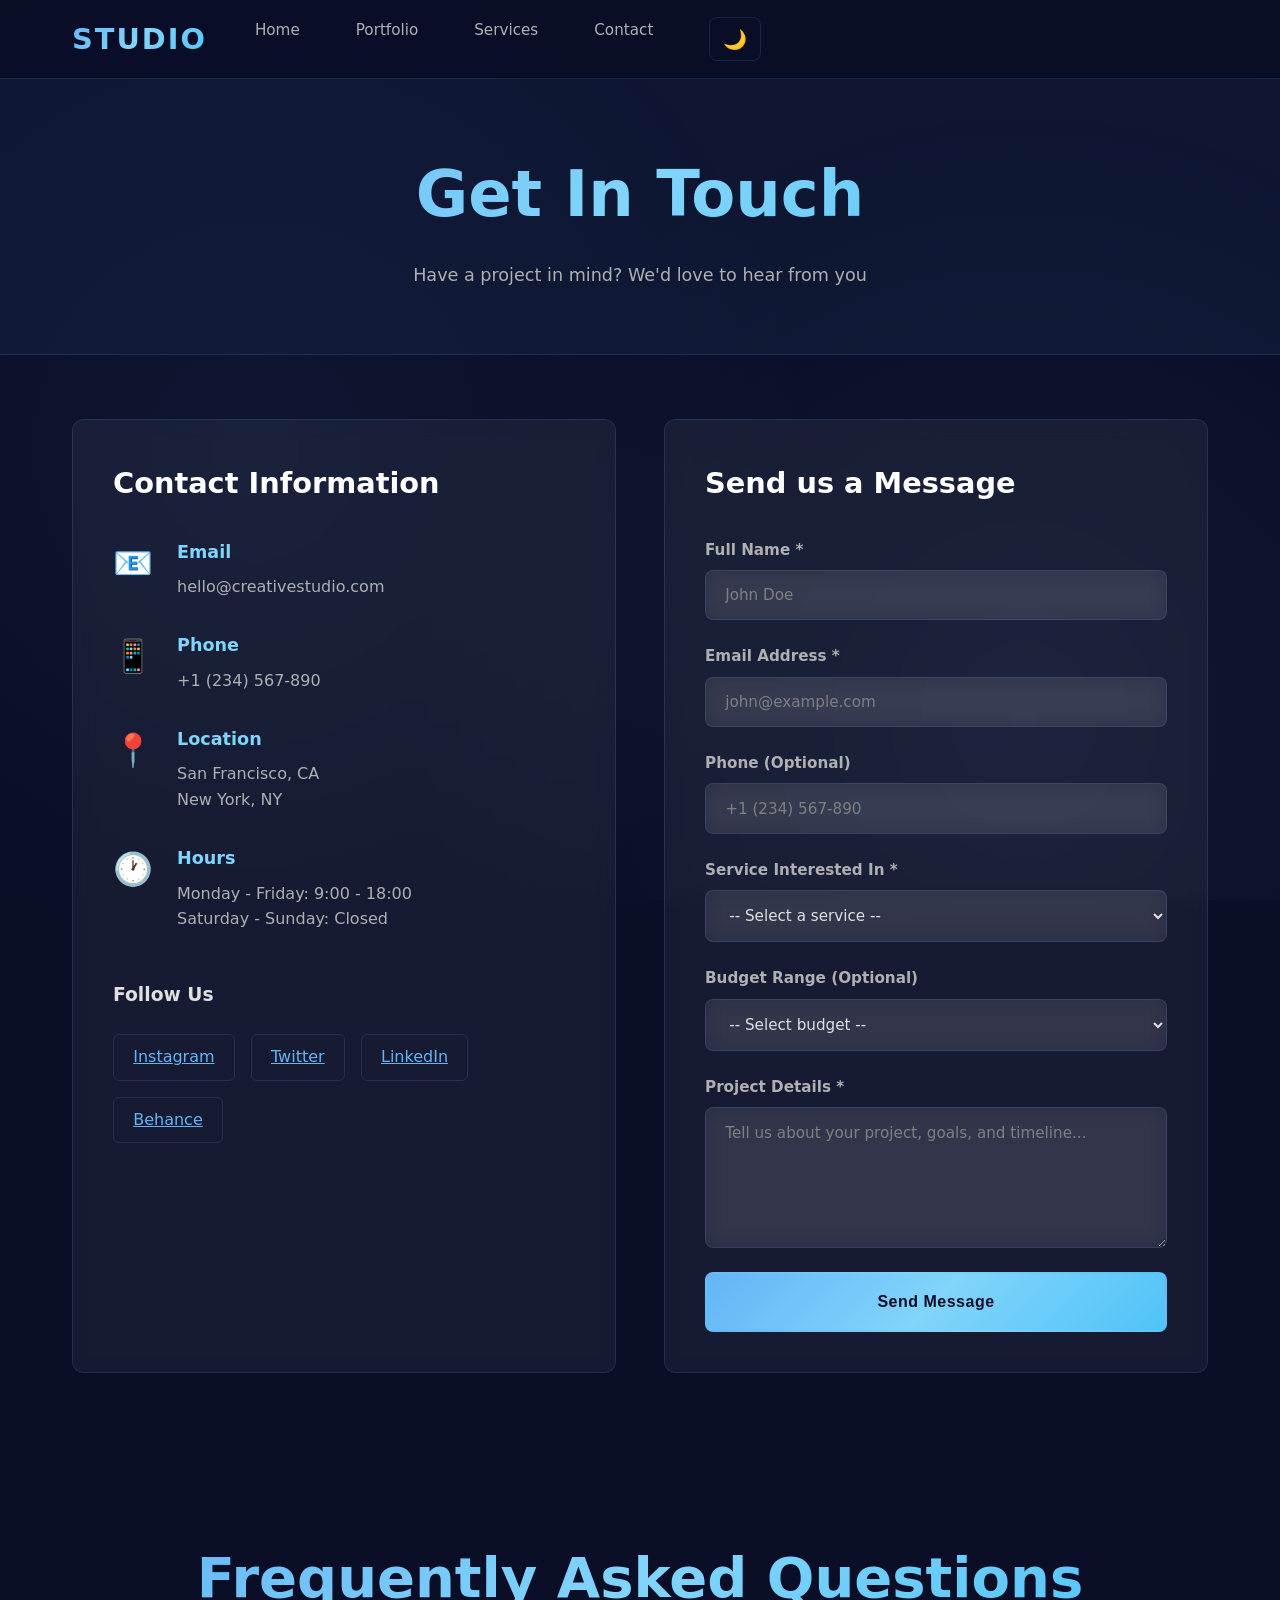
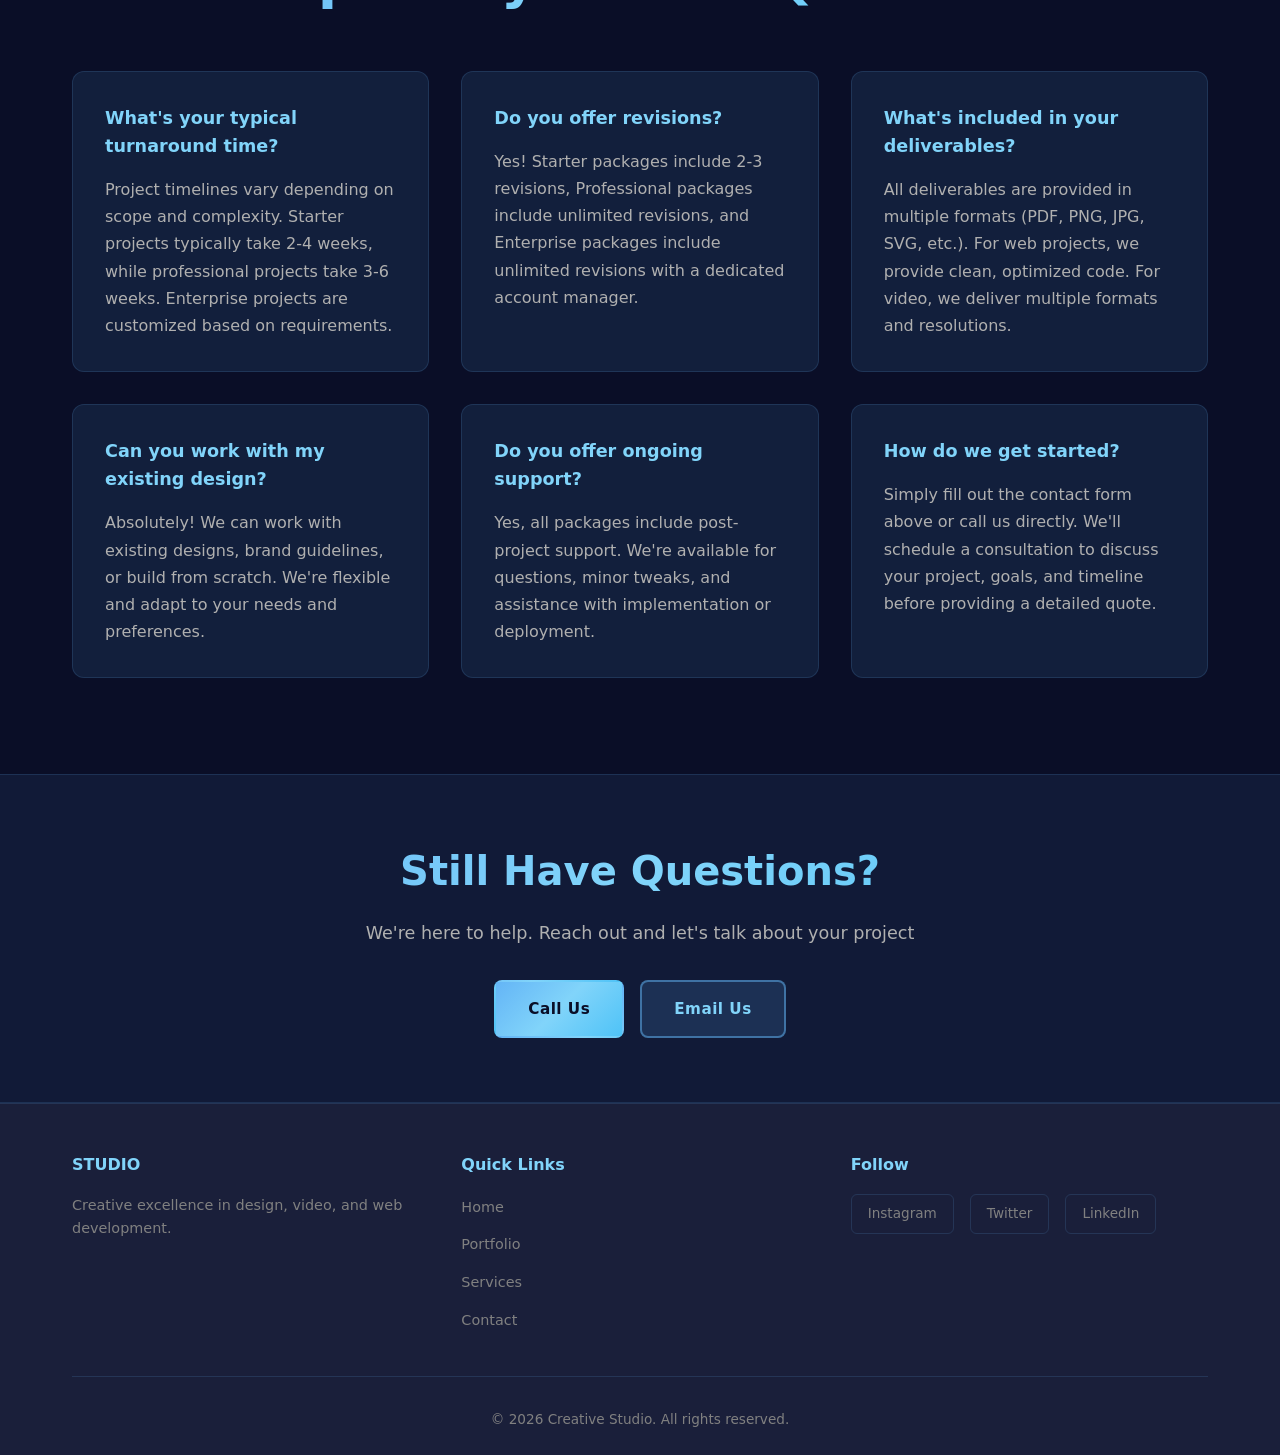
==== contact.html @ dbccb21f "Add files via upload" ====
<!DOCTYPE html>
<html lang="en">
<head>
    <meta charset="UTF-8">
    <meta name="viewport" content="width=device-width, initial-scale=1.0">
    <meta name="description" content="Contact Us - Creative Studio">
    <title>Contact - Creative Studio</title>
    <link rel="stylesheet" href="styles.css">
</head>
<body>
    <!-- NAVIGATION -->
    <header class="header">
        <nav class="navbar">
            <div class="nav-container">
                <a href="index.html" class="logo">STUDIO</a>
                <ul class="nav-links" id="navLinks">
                    <li><a href="index.html">Home</a></li>
                    <li><a href="portfolio.html">Portfolio</a></li>
                    <li><a href="services.html">Services</a></li>
                    <li><a href="contact.html">Contact</a></li>
                    <li class="theme-item">
                        <button class="theme-toggle" id="themeToggle" aria-label="Toggle theme">
                            <span class="theme-icon">🌙</span>
                        </button>
                    </li>
                </ul>
                <button class="menu-toggle" id="menuToggle" aria-label="Toggle menu">
                    <span></span>
                    <span></span>
                    <span></span>
                </button>
            </div>
        </nav>
    </header>

    <main>
        <!-- PAGE HEADER -->
        <section class="page-header">
            <h1>Get In Touch</h1>
            <p>Have a project in mind? We'd love to hear from you</p>
        </section>

        <!-- CONTACT SECTION -->
        <section class="contact-section">
            <div class="container">
                <div class="contact-grid">
                    <!-- Contact Info -->
                    <div class="contact-info-box">
                        <h2>Contact Information</h2>
                        <div class="contact-item">
                            <div class="contact-icon">📧</div>
                            <div>
                                <h3>Email</h3>
                                <a href="mailto:hello@creativestudio.com">hello@creativestudio.com</a>
                            </div>
                        </div>
                        <div class="contact-item">
                            <div class="contact-icon">📱</div>
                            <div>
                                <h3>Phone</h3>
                                <a href="tel:+1234567890">+1 (234) 567-890</a>
                            </div>
                        </div>
                        <div class="contact-item">
                            <div class="contact-icon">📍</div>
                            <div>
                                <h3>Location</h3>
                                <p>San Francisco, CA<br>New York, NY</p>
                            </div>
                        </div>
                        <div class="contact-item">
                            <div class="contact-icon">🕐</div>
                            <div>
                                <h3>Hours</h3>
                                <p>Monday - Friday: 9:00 - 18:00<br>Saturday - Sunday: Closed</p>
                            </div>
                        </div>

                        <h3 style="margin-top: 3rem; margin-bottom: 1.5rem;">Follow Us</h3>
                        <div class="social-links-contact">
                            <a href="https://instagram.com" target="_blank" rel="noopener">Instagram</a>
                            <a href="https://twitter.com" target="_blank" rel="noopener">Twitter</a>
                            <a href="https://linkedin.com" target="_blank" rel="noopener">LinkedIn</a>
                            <a href="https://behance.com" target="_blank" rel="noopener">Behance</a>
                        </div>
                    </div>

                    <!-- Contact Form -->
                    <div class="contact-form-box">
                        <h2>Send us a Message</h2>
                        <form class="contact-form" id="contactForm">
                            <div class="form-group">
                                <label for="name">Full Name *</label>
                                <input 
                                    type="text" 
                                    id="name"
                                    name="name" 
                                    placeholder="John Doe" 
                                    required
                                    class="form-input"
                                >
                            </div>

                            <div class="form-group">
                                <label for="email">Email Address *</label>
                                <input 
                                    type="email" 
                                    id="email"
                                    name="email" 
                                    placeholder="john@example.com" 
                                    required
                                    class="form-input"
                                >
                            </div>

                            <div class="form-group">
                                <label for="phone">Phone (Optional)</label>
                                <input 
                                    type="tel" 
                                    id="phone"
                                    name="phone" 
                                    placeholder="+1 (234) 567-890"
                                    class="form-input"
                                >
                            </div>

                            <div class="form-group">
                                <label for="service">Service Interested In *</label>
                                <select id="service" name="service" class="form-input" required>
                                    <option value="">-- Select a service --</option>
                                    <option value="graphic-design">Graphic Design</option>
                                    <option value="video-editing">Video Editing</option>
                                    <option value="web-development">Web Development</option>
                                    <option value="full-campaign">Full Campaign</option>
                                    <option value="other">Other</option>
                                </select>
                            </div>

                            <div class="form-group">
                                <label for="budget">Budget Range (Optional)</label>
                                <select id="budget" name="budget" class="form-input">
                                    <option value="">-- Select budget --</option>
                                    <option value="2500-5000">$2,500 - $5,000</option>
                                    <option value="5000-10000">$5,000 - $10,000</option>
                                    <option value="10000-25000">$10,000 - $25,000</option>
                                    <option value="25000+">$25,000+</option>
                                </select>
                            </div>

                            <div class="form-group">
                                <label for="message">Project Details *</label>
                                <textarea 
                                    id="message"
                                    name="message" 
                                    placeholder="Tell us about your project, goals, and timeline..." 
                                    rows="6"
                                    required
                                    class="form-input"
                                ></textarea>
                            </div>

                            <button type="submit" class="btn btn-primary btn-large">
                                <span id="submitText">Send Message</span>
                                <span id="loadingText" style="display: none;">Sending...</span>
                            </button>

                            <div class="form-message" id="formMessage"></div>
                        </form>
                    </div>
                </div>
            </div>
        </section>

        <!-- FAQ SECTION -->
        <section class="faq-section">
            <div class="container">
                <h2 class="section-title">Frequently Asked Questions</h2>
                <div class="faq-grid">
                    <div class="faq-item">
                        <h3>What's your typical turnaround time?</h3>
                        <p>Project timelines vary depending on scope and complexity. Starter projects typically take 2-4 weeks, while professional projects take 3-6 weeks. Enterprise projects are customized based on requirements.</p>
                    </div>
                    <div class="faq-item">
                        <h3>Do you offer revisions?</h3>
                        <p>Yes! Starter packages include 2-3 revisions, Professional packages include unlimited revisions, and Enterprise packages include unlimited revisions with a dedicated account manager.</p>
                    </div>
                    <div class="faq-item">
                        <h3>What's included in your deliverables?</h3>
                        <p>All deliverables are provided in multiple formats (PDF, PNG, JPG, SVG, etc.). For web projects, we provide clean, optimized code. For video, we deliver multiple formats and resolutions.</p>
                    </div>
                    <div class="faq-item">
                        <h3>Can you work with my existing design?</h3>
                        <p>Absolutely! We can work with existing designs, brand guidelines, or build from scratch. We're flexible and adapt to your needs and preferences.</p>
                    </div>
                    <div class="faq-item">
                        <h3>Do you offer ongoing support?</h3>
                        <p>Yes, all packages include post-project support. We're available for questions, minor tweaks, and assistance with implementation or deployment.</p>
                    </div>
                    <div class="faq-item">
                        <h3>How do we get started?</h3>
                        <p>Simply fill out the contact form above or call us directly. We'll schedule a consultation to discuss your project, goals, and timeline before providing a detailed quote.</p>
                    </div>
                </div>
            </div>
        </section>

        <!-- CTA SECTION -->
        <section class="cta-section">
            <div class="container">
                <h2>Still Have Questions?</h2>
                <p>We're here to help. Reach out and let's talk about your project</p>
                <div style="display: flex; gap: 1rem; justify-content: center; flex-wrap: wrap;">
                    <a href="tel:+1234567890" class="btn btn-primary">Call Us</a>
                    <a href="mailto:hello@creativestudio.com" class="btn btn-secondary">Email Us</a>
                </div>
            </div>
        </section>
    </main>

    <!-- FOOTER -->
    <footer class="footer">
        <div class="container">
            <div class="footer-content">
                <div class="footer-section">
                    <h4>STUDIO</h4>
                    <p>Creative excellence in design, video, and web development.</p>
                </div>
                <div class="footer-section">
                    <h4>Quick Links</h4>
                    <ul class="footer-links">
                        <li><a href="index.html">Home</a></li>
                        <li><a href="portfolio.html">Portfolio</a></li>
                        <li><a href="services.html">Services</a></li>
                        <li><a href="contact.html">Contact</a></li>
                    </ul>
                </div>
                <div class="footer-section">
                    <h4>Follow</h4>
                    <div class="social-links-footer">
                        <a href="https://instagram.com" target="_blank" rel="noopener">Instagram</a>
                        <a href="https://twitter.com" target="_blank" rel="noopener">Twitter</a>
                        <a href="https://linkedin.com" target="_blank" rel="noopener">LinkedIn</a>
                    </div>
                </div>
            </div>
            <div class="footer-bottom">
                <p>&copy; 2026 Creative Studio. All rights reserved.</p>
            </div>
        </div>
    </footer>

    <script src="script.js"></script>
</body>
</html>
---- styles.css ----
/* ============================================
   CSS VARIABLES - DARK MODE (DEFAULT)
   ============================================ */
:root {
    /* Colors */
    --bg-primary: #0a0e27;
    --bg-secondary: #1a1f3a;
    --bg-tertiary: #2d1b4e;
    --text-primary: #ffffff;
    --text-secondary: #e0e0e0;
    --text-tertiary: #b0b0b0;
    --text-muted: #808080;
    --accent-light: #64b5f6;
    --accent-lighter: #81d4fa;
    --accent-lightest: #4fc3f7;
    --border-color: rgba(100, 181, 246, 0.15);
    --border-hover: rgba(100, 181, 246, 0.3);
    
    /* Gradients */
    --gradient-accent: linear-gradient(135deg, #64b5f6 0%, #81d4fa 50%, #4fc3f7 100%);
}

/* ============================================
   CSS VARIABLES - LIGHT MODE
   ============================================ */
body.light-mode {
    --bg-primary: #ffffff;
    --bg-secondary: #f8f9fa;
    --bg-tertiary: #f0f3f8;
    --text-primary: #1a1a1a;
    --text-secondary: #2d2d2d;
    --text-tertiary: #555555;
    --text-muted: #888888;
    --accent-light: #1565c0;
    --accent-lighter: #0d47a1;
    --accent-lightest: #1976d2;
    --border-color: rgba(21, 101, 192, 0.2);
    --border-hover: rgba(21, 101, 192, 0.4);
    
    --gradient-accent: linear-gradient(135deg, #1565c0 0%, #1976d2 50%, #0d47a1 100%);
}

/* ============================================
   RESET & BASE STYLES
   ============================================ */
* {
    margin: 0;
    padding: 0;
    box-sizing: border-box;
}

html {
    scroll-behavior: smooth;
}

body {
    font-family: -apple-system, BlinkMacSystemFont, 'Segoe UI', system-ui, sans-serif;
    background: var(--bg-primary);
    color: var(--text-secondary);
    line-height: 1.6;
    min-height: 100vh;
    overflow-x: hidden;
    position: relative;
    transition: background-color 0.3s ease, color 0.3s ease;
}

body::before {
    content: '';
    position: fixed;
    top: 0;
    left: 0;
    width: 100%;
    height: 100%;
    background: 
        radial-gradient(circle at 20% 50%, rgba(100, 181, 246, 0.05) 0%, transparent 50%),
        radial-gradient(circle at 80% 80%, rgba(129, 212, 250, 0.05) 0%, transparent 50%);
    pointer-events: none;
    z-index: 0;
    transition: opacity 0.3s ease;
}

body.light-mode {
    background: #ffffff;
}

body.light-mode::before {
    background: none;
}

main {
    position: relative;
    z-index: 1;
}

.container {
    max-width: 1200px;
    margin: 0 auto;
    padding: 0 2rem;
}

/* ============================================
   HEADER & NAVIGATION
   ============================================ */
.header {
    position: sticky;
    top: 0;
    z-index: 100;
    backdrop-filter: blur(12px);
    background: rgba(10, 14, 39, 0.75);
    border-bottom: 1px solid var(--border-color);
    transition: all 0.3s ease;
}

body.light-mode .header {
    background: rgba(255, 255, 255, 0.95);
    border-bottom: 1px solid rgba(21, 101, 192, 0.15);
}

.navbar {
    max-width: 1200px;
    margin: 0 auto;
    padding: 1rem 2rem;
}

.nav-container {
    display: flex;
    justify-content: space-between;
    align-items: center;
    gap: 3rem;
}

.logo {
    font-size: 1.8rem;
    font-weight: 900;
    letter-spacing: 2px;
    background: var(--gradient-accent);
    -webkit-background-clip: text;
    -webkit-text-fill-color: transparent;
    background-clip: text;
    text-decoration: none;
    cursor: pointer;
    white-space: nowrap;
    transition: all 0.3s ease;
}

.logo:hover {
    opacity: 0.8;
}

.nav-links {
    display: flex;
    list-style: none;
    gap: 3.5rem;
    flex: 1;
}

.nav-links a {
    text-decoration: none;
    color: var(--text-tertiary);
    font-weight: 500;
    font-size: 0.95rem;
    transition: all 0.3s ease;
    position: relative;
}

.nav-links a:hover {
    color: var(--accent-light);
}

.nav-links a::after {
    content: '';
    position: absolute;
    bottom: -6px;
    left: 0;
    width: 0;
    height: 2px;
    background: var(--gradient-accent);
    transition: width 0.3s ease;
}

.nav-links a:hover::after {
    width: 100%;
}

/* Nav Actions */
.nav-actions {
    display: flex;
    align-items: center;
    gap: 1.5rem;
}

.theme-item {
    display: flex;
    align-items: center;
}

.theme-item .theme-toggle {
    margin-left: auto;
}

@media (max-width: 768px) {
    .theme-item {
        border-top: 1px solid var(--border-color);
        padding-top: 1rem;
        margin-top: 1rem;
    }
}

.theme-toggle {
    background: none;
    border: 1px solid var(--border-color);
    border-radius: 8px;
    padding: 0.6rem 0.8rem;
    cursor: pointer;
    font-size: 1.2rem;
    transition: all 0.3s ease;
    display: flex;
    align-items: center;
    justify-content: center;
}

.theme-toggle:hover {
    background: rgba(100, 181, 246, 0.1);
    border-color: var(--border-hover);
}

body.light-mode .theme-toggle {
    border-color: rgba(44, 125, 216, 0.2);
}

body.light-mode .theme-toggle:hover {
    background: rgba(44, 125, 216, 0.1);
}

/* Mobile Menu Toggle */
.menu-toggle {
    display: none;
    background: none;
    border: none;
    cursor: pointer;
    flex-direction: column;
    gap: 5px;
    padding: 0.5rem;
}

.menu-toggle span {
    width: 25px;
    height: 2px;
    background: var(--accent-light);
    transition: all 0.3s ease;
}

.menu-toggle.active span:nth-child(1) {
    transform: rotate(45deg) translate(10px, 10px);
}

.menu-toggle.active span:nth-child(2) {
    opacity: 0;
}

.menu-toggle.active span:nth-child(3) {
    transform: rotate(-45deg) translate(7px, -7px);
}

.nav-links.active {
    display: flex !important;
}

/* ============================================
   HERO SECTION
   ============================================ */
.hero {
    display: grid;
    grid-template-columns: 1fr 1fr;
    align-items: center;
    gap: 4rem;
    padding: 8rem 2rem 6rem;
    max-width: 1200px;
    margin: 0 auto;
    min-height: 90vh;
}

.hero-content {
    animation: fadeInLeft 0.8s ease-out;
}

@keyframes fadeInLeft {
    from {
        opacity: 0;
        transform: translateX(-30px);
    }
    to {
        opacity: 1;
        transform: translateX(0);
    }
}

@keyframes fadeInRight {
    from {
        opacity: 0;
        transform: translateX(30px);
    }
    to {
        opacity: 1;
        transform: translateX(0);
    }
}

@keyframes fadeInUp {
    from {
        opacity: 0;
        transform: translateY(30px);
    }
    to {
        opacity: 1;
        transform: translateY(0);
    }
}

.hero-title {
    font-size: clamp(2.5rem, 6vw, 4.5rem);
    font-weight: 900;
    line-height: 1.1;
    margin-bottom: 1.5rem;
    background: var(--gradient-accent);
    -webkit-background-clip: text;
    -webkit-text-fill-color: transparent;
    background-clip: text;
    letter-spacing: -1px;
}

.hero-subtitle {
    font-size: 1.3rem;
    color: var(--accent-lighter);
    font-weight: 600;
    margin-bottom: 1rem;
    letter-spacing: 0.5px;
}

.hero-description {
    font-size: 1.05rem;
    color: var(--text-tertiary);
    max-width: 500px;
    margin-bottom: 2.5rem;
    line-height: 1.8;
}

.hero-cta {
    display: flex;
    gap: 1.5rem;
    flex-wrap: wrap;
}

.hero-visual {
    position: relative;
    height: 400px;
    animation: fadeInRight 0.8s ease-out;
}

.floating-card {
    position: absolute;
    width: 120px;
    height: 120px;
    border-radius: 16px;
    display: flex;
    align-items: center;
    justify-content: center;
    font-weight: 700;
    font-size: 1.1rem;
    backdrop-filter: blur(10px);
    border: 1px solid var(--border-hover);
    box-shadow: 0 8px 32px rgba(100, 181, 246, 0.1);
    transition: all 0.3s ease;
}

.card-1 {
    background: rgba(100, 181, 246, 0.2);
    color: var(--accent-light);
    top: 20px;
    left: 20px;
    animation: float 4s ease-in-out infinite;
}

.card-2 {
    background: rgba(129, 212, 250, 0.2);
    color: var(--accent-lighter);
    top: 150px;
    right: 40px;
    animation: float 5s ease-in-out infinite 0.5s;
}

.card-3 {
    background: rgba(79, 195, 247, 0.2);
    color: var(--accent-lightest);
    bottom: 40px;
    left: 50px;
    animation: float 6s ease-in-out infinite 1s;
}

@keyframes float {
    0%, 100% { transform: translateY(0px); }
    50% { transform: translateY(-20px); }
}

/* ============================================
   BUTTONS
   ============================================ */
.btn {
    display: inline-block;
    padding: 0.95rem 2rem;
    font-size: 0.95rem;
    font-weight: 600;
    border: none;
    border-radius: 8px;
    text-decoration: none;
    transition: all 0.3s ease;
    cursor: pointer;
    position: relative;
    overflow: hidden;
    letter-spacing: 0.5px;
}

.btn-primary {
    background: var(--gradient-accent);
    color: var(--bg-primary);
    border: 2px solid transparent;
}

.btn-primary:hover {
    transform: translateY(-3px);
    box-shadow: 0 15px 35px rgba(100, 181, 246, 0.3);
}

.btn-secondary {
    background: rgba(100, 181, 246, 0.15);
    color: var(--accent-lighter);
    border: 2px solid rgba(100, 181, 246, 0.5);
}

.btn-secondary:hover {
    background: rgba(100, 181, 246, 0.25);
    border-color: rgba(100, 181, 246, 0.8);
    transform: translateY(-3px);
}

body.light-mode .btn-primary {
    color: #ffffff;
}

body.light-mode .btn-secondary {
    background: rgba(44, 125, 216, 0.15);
    color: var(--accent-light);
    border: 2px solid rgba(44, 125, 216, 0.5);
}

.btn-large {
    padding: 1.2rem 3rem;
    font-size: 1rem;
}

/* ============================================
   STATS SECTION
   ============================================ */
.stats {
    padding: 4rem 0;
    border-top: 1px solid var(--border-color);
    border-bottom: 1px solid var(--border-color);
}

.stats .container {
    display: grid;
    grid-template-columns: repeat(auto-fit, minmax(200px, 1fr));
    gap: 3rem;
}

.stat-item {
    text-align: center;
}

.stat-number {
    font-size: 3rem;
    font-weight: 900;
    background: var(--gradient-accent);
    -webkit-background-clip: text;
    -webkit-text-fill-color: transparent;
    background-clip: text;
    margin-bottom: 0.5rem;
}

.stat-label {
    color: var(--text-tertiary);
    font-weight: 500;
}

/* ============================================
   SECTION TITLES
   ============================================ */
.section-title {
    font-size: clamp(2rem, 5vw, 3.5rem);
    font-weight: 900;
    text-align: center;
    margin-bottom: 3rem;
    background: var(--gradient-accent);
    -webkit-background-clip: text;
    -webkit-text-fill-color: transparent;
    background-clip: text;
}

/* ============================================
   PAGE HEADER
   ============================================ */
.page-header {
    text-align: center;
    padding: 4rem 2rem;
    background: rgba(100, 181, 246, 0.05);
    border-bottom: 1px solid var(--border-color);
}

body.light-mode .page-header {
    background: rgba(44, 125, 216, 0.05);
}

.page-header h1 {
    font-size: clamp(2.5rem, 6vw, 4rem);
    font-weight: 900;
    margin-bottom: 1rem;
    background: var(--gradient-accent);
    -webkit-background-clip: text;
    -webkit-text-fill-color: transparent;
    background-clip: text;
}

.page-header p {
    font-size: 1.1rem;
    color: var(--text-tertiary);
}

/* ============================================
   FEATURED PREVIEW SECTION
   ============================================ */
.featured-preview {
    padding: 6rem 0;
}

.featured-grid {
    display: grid;
    grid-template-columns: repeat(auto-fit, minmax(300px, 1fr));
    gap: 2.5rem;
    margin-top: 3rem;
}

.featured-card {
    background: rgba(255, 255, 255, 0.05);
    border: 1px solid var(--border-color);
    border-radius: 12px;
    overflow: hidden;
    backdrop-filter: blur(10px);
    transition: all 0.4s ease;
}

body.light-mode .featured-card {
    background: rgba(44, 125, 216, 0.05);
    border: 1px solid rgba(44, 125, 216, 0.15);
}

.featured-card:hover {
    transform: translateY(-8px);
    border-color: var(--border-hover);
    box-shadow: 0 25px 50px rgba(100, 181, 246, 0.15);
}

.featured-card img {
    width: 100%;
    height: 200px;
    object-fit: cover;
    display: block;
}

.placeholder-image {
    width: 100%;
    height: 200px;
    background: linear-gradient(135deg, #6366f1 0%, #ec4899 50%, #3b82f6 100%);
    display: flex;
    align-items: center;
    justify-content: center;
    color: white;
    font-weight: 600;
    font-size: 1.1rem;
}

.featured-card:nth-child(1) .placeholder-image {
    background: linear-gradient(135deg, #6366f1 0%, #8b5cf6 100%);
}

.featured-card:nth-child(2) .placeholder-image {
    background: linear-gradient(135deg, #ec4899 0%, #f43f5e 100%);
}

.featured-card:nth-child(3) .placeholder-image {
    background: linear-gradient(135deg, #3b82f6 0%, #0ea5e9 100%);
}

.portfolio-image .placeholder-image {
    width: 100%;
    height: 100%;
    aspect-ratio: 4/3;
}

.portfolio-card:nth-child(1) .placeholder-image {
    background: linear-gradient(135deg, #6366f1 0%, #8b5cf6 100%);
}

.portfolio-card:nth-child(2) .placeholder-image {
    background: linear-gradient(135deg, #ec4899 0%, #f43f5e 100%);
}

.portfolio-card:nth-child(3) .placeholder-image {
    background: linear-gradient(135deg, #3b82f6 0%, #0ea5e9 100%);
}

.portfolio-card:nth-child(4) .placeholder-image {
    background: linear-gradient(135deg, #ec4899 0%, #db2777 100%);
}

.portfolio-card:nth-child(5) .placeholder-image {
    background: linear-gradient(135deg, #8b5cf6 0%, #7c3aed 100%);
}

.service-image .placeholder-image {
    width: 100%;
    height: 100%;
    aspect-ratio: 4/3;
}

.service-detail:nth-child(1) .placeholder-image {
    background: linear-gradient(135deg, #6366f1 0%, #8b5cf6 100%);
}

.service-detail:nth-child(2) .placeholder-image {
    background: linear-gradient(135deg, #ec4899 0%, #f43f5e 100%);
}

.service-detail:nth-child(3) .placeholder-image {
    background: linear-gradient(135deg, #3b82f6 0%, #0ea5e9 100%);
}

.featured-card img {
    width: 100%;
    height: 200px;
    object-fit: cover;
    display: block;
}

.featured-content {
    padding: 1.5rem;
}

.featured-content h3 {
    font-size: 1.2rem;
    color: var(--text-primary);
    margin-bottom: 0.5rem;
}

.featured-content p {
    color: var(--text-tertiary);
    font-size: 0.95rem;
    margin-bottom: 1rem;
}

.link-arrow {
    color: var(--accent-light);
    text-decoration: none;
    font-weight: 600;
    transition: all 0.3s ease;
    display: inline-block;
}

.link-arrow:hover {
    color: var(--accent-lighter);
    transform: translateX(5px);
}

.view-all-link {
    text-align: center;
    margin-top: 2rem;
}

/* ============================================
   SERVICES SECTION
   ============================================ */
.services-preview {
    padding: 6rem 0;
}

.services-grid {
    display: grid;
    grid-template-columns: repeat(auto-fit, minmax(300px, 1fr));
    gap: 2rem;
    margin-top: 3rem;
}

.service-card {
    background: rgba(255, 255, 255, 0.05);
    border: 1px solid var(--border-color);
    border-radius: 12px;
    padding: 2.5rem;
    backdrop-filter: blur(10px);
    transition: all 0.3s ease;
}

body.light-mode .service-card {
    background: rgba(44, 125, 216, 0.05);
    border: 1px solid rgba(44, 125, 216, 0.15);
}

.service-card:hover {
    background: rgba(100, 181, 246, 0.1);
    border-color: var(--border-hover);
    transform: translateY(-5px);
    box-shadow: 0 20px 40px rgba(100, 181, 246, 0.15);
}

body.light-mode .service-card:hover {
    background: rgba(44, 125, 216, 0.1);
    border-color: rgba(44, 125, 216, 0.4);
}

.service-icon {
    font-size: 2.5rem;
    margin-bottom: 1.5rem;
}

.service-card h3 {
    font-size: 1.5rem;
    margin-bottom: 1rem;
    color: var(--text-primary);
}

.service-card p {
    color: var(--text-tertiary);
    margin-bottom: 1.5rem;
    line-height: 1.7;
}

/* ============================================
   PORTFOLIO SECTION
   ============================================ */
.portfolio-section {
    padding: 4rem 0;
}

.portfolio-grid {
    display: grid;
    grid-template-columns: repeat(auto-fit, minmax(360px, 1fr));
    gap: 2.5rem;
}

.portfolio-card {
    background: rgba(255, 255, 255, 0.05);
    border: 1px solid var(--border-color);
    border-radius: 12px;
    overflow: hidden;
    backdrop-filter: blur(10px);
    transition: all 0.4s ease;
    animation: fadeInUp 0.6s ease-out both;
}

body.light-mode .portfolio-card {
    background: rgba(44, 125, 216, 0.05);
    border: 1px solid rgba(44, 125, 216, 0.15);
}

.portfolio-card:nth-child(1) { animation-delay: 0s; }
.portfolio-card:nth-child(2) { animation-delay: 0.1s; }
.portfolio-card:nth-child(3) { animation-delay: 0.2s; }
.portfolio-card:nth-child(4) { animation-delay: 0.1s; }
.portfolio-card:nth-child(5) { animation-delay: 0.2s; }
.portfolio-card:nth-child(6) { animation-delay: 0.3s; }

.portfolio-card:hover {
    transform: translateY(-10px);
    border-color: var(--border-hover);
    box-shadow: 0 25px 50px rgba(100, 181, 246, 0.2);
}

.portfolio-image {
    width: 100%;
    aspect-ratio: 4 / 3;
    background: linear-gradient(135deg, rgba(100, 181, 246, 0.15) 0%, rgba(129, 212, 250, 0.05) 100%);
    display: flex;
    align-items: center;
    justify-content: center;
    position: relative;
    overflow: hidden;
}

.portfolio-image img,
.video-embed {
    width: 100%;
    height: 100%;
    object-fit: cover;
    display: block;
}

.portfolio-info {
    padding: 2rem;
}

.project-category {
    font-size: 0.75rem;
    color: var(--accent-lighter);
    text-transform: uppercase;
    letter-spacing: 1.5px;
    font-weight: 700;
    display: inline-block;
    margin-bottom: 0.75rem;
    padding: 0.5rem 0.75rem;
    background: rgba(100, 181, 246, 0.15);
    border-radius: 4px;
    border-left: 2px solid var(--accent-lighter);
}

.portfolio-card h3 {
    font-size: 1.3rem;
    color: var(--text-primary);
    margin-bottom: 0.5rem;
}

.project-meta {
    font-size: 0.85rem;
    color: var(--accent-lighter);
    font-weight: 600;
    margin-bottom: 1rem;
    letter-spacing: 0.5px;
}

.project-description {
    color: var(--text-tertiary);
    font-size: 0.95rem;
    line-height: 1.6;
    margin-bottom: 1.5rem;
}

.project-tags {
    display: flex;
    flex-wrap: wrap;
    gap: 0.5rem;
}

.tag {
    display: inline-block;
    background: rgba(100, 181, 246, 0.15);
    color: var(--accent-lighter);
    padding: 0.4rem 0.85rem;
    border-radius: 6px;
    font-size: 0.8rem;
    font-weight: 500;
    border: 1px solid rgba(100, 181, 246, 0.3);
    transition: all 0.3s ease;
}

.tag:hover {
    background: rgba(100, 181, 246, 0.25);
    border-color: var(--border-hover);
}

/* ============================================
   SERVICES DETAILED
   ============================================ */
.services-detailed {
    padding: 4rem 0;
}

.service-detail {
    margin-bottom: 5rem;
}

.service-header {
    display: flex;
    align-items: center;
    gap: 2rem;
    margin-bottom: 3rem;
}

.service-icon-large {
    font-size: 4rem;
}

.service-header h2 {
    font-size: 2.5rem;
    color: var(--text-primary);
}

.service-content {
    display: grid;
    grid-template-columns: 1fr 1fr;
    gap: 3rem;
    align-items: center;
}

.service-text p {
    color: var(--text-tertiary);
    margin-bottom: 1.5rem;
    line-height: 1.8;
}

.service-text h3 {
    font-size: 1.3rem;
    color: var(--accent-lighter);
    margin-bottom: 1rem;
}

.service-list {
    list-style: none;
    display: flex;
    flex-direction: column;
    gap: 0.75rem;
}

.service-list li {
    color: var(--text-tertiary);
    font-weight: 500;
    padding-left: 0;
}

.service-image {
    border-radius: 12px;
    overflow: hidden;
    border: 1px solid var(--border-color);
    width: 100%;
    height: 300px;
}

body.light-mode .service-image {
    border: 1px solid rgba(21, 101, 192, 0.15);
}

.service-image img {
    width: 100%;
    height: 100%;
    object-fit: cover;
    display: block;
}

/* ============================================
   PROCESS SECTION
   ============================================ */
.process-section {
    padding: 6rem 0;
}

.process-grid {
    display: grid;
    grid-template-columns: repeat(auto-fit, minmax(200px, 1fr));
    gap: 2rem;
}

.process-step {
    background: rgba(100, 181, 246, 0.1);
    border: 1px solid var(--border-color);
    border-radius: 12px;
    padding: 2rem;
    text-align: center;
    transition: all 0.3s ease;
}

body.light-mode .process-step {
    background: rgba(44, 125, 216, 0.08);
    border: 1px solid rgba(44, 125, 216, 0.15);
}

.process-step:hover {
    background: rgba(100, 181, 246, 0.15);
    border-color: var(--border-hover);
    transform: translateY(-5px);
}

.process-number {
    font-size: 3rem;
    font-weight: 900;
    color: var(--accent-light);
    margin-bottom: 1rem;
}

.process-step h3 {
    font-size: 1.2rem;
    color: var(--accent-lighter);
    margin-bottom: 1rem;
}

.process-step p {
    color: var(--text-tertiary);
    font-size: 0.95rem;
    line-height: 1.6;
}

/* ============================================
   PRICING SECTION
   ============================================ */
.pricing-section {
    padding: 6rem 0;
}

.pricing-grid {
    display: grid;
    grid-template-columns: repeat(auto-fit, minmax(300px, 1fr));
    gap: 2rem;
    margin-top: 3rem;
}

.pricing-card {
    background: rgba(255, 255, 255, 0.05);
    border: 1px solid var(--border-color);
    border-radius: 12px;
    padding: 2.5rem;
    backdrop-filter: blur(10px);
    transition: all 0.3s ease;
    position: relative;
}

body.light-mode .pricing-card {
    background: rgba(44, 125, 216, 0.05);
    border: 1px solid rgba(44, 125, 216, 0.15);
}

.pricing-card.featured {
    border-color: var(--border-hover);
    background: rgba(100, 181, 246, 0.08);
    transform: scale(1.05);
}

body.light-mode .pricing-card.featured {
    background: rgba(44, 125, 216, 0.1);
}

.pricing-badge {
    position: absolute;
    top: -12px;
    left: 20px;
    background: var(--gradient-accent);
    color: var(--bg-primary);
    padding: 0.5rem 1rem;
    border-radius: 20px;
    font-weight: 700;
    font-size: 0.8rem;
}

.pricing-card h3 {
    font-size: 1.5rem;
    color: var(--text-primary);
    margin-bottom: 1rem;
}

.price {
    font-size: 2.5rem;
    font-weight: 900;
    background: var(--gradient-accent);
    -webkit-background-clip: text;
    -webkit-text-fill-color: transparent;
    background-clip: text;
    margin-bottom: 0.5rem;
}

.price-description {
    color: var(--text-tertiary);
    font-size: 0.95rem;
    margin-bottom: 2rem;
}

.pricing-features {
    list-style: none;
    margin-bottom: 2rem;
}

.pricing-features li {
    color: var(--text-tertiary);
    padding: 0.5rem 0;
    font-size: 0.95rem;
}

/* ============================================
   CONTACT SECTION
   ============================================ */
.contact-section {
    padding: 4rem 0;
}

.contact-grid {
    display: grid;
    grid-template-columns: 1fr 1fr;
    gap: 3rem;
}

.contact-info-box,
.contact-form-box {
    background: rgba(255, 255, 255, 0.05);
    border: 1px solid var(--border-color);
    border-radius: 12px;
    padding: 2.5rem;
    backdrop-filter: blur(10px);
}

body.light-mode .contact-info-box,
body.light-mode .contact-form-box {
    background: rgba(44, 125, 216, 0.05);
    border: 1px solid rgba(44, 125, 216, 0.15);
}

.contact-info-box h2,
.contact-form-box h2 {
    font-size: 1.8rem;
    color: var(--text-primary);
    margin-bottom: 2rem;
}

.contact-item {
    display: flex;
    gap: 1.5rem;
    margin-bottom: 2rem;
}

.contact-icon {
    font-size: 2rem;
}

.contact-item h3 {
    font-size: 1.1rem;
    color: var(--accent-lighter);
    margin-bottom: 0.5rem;
}

.contact-item p,
.contact-item a {
    color: var(--text-tertiary);
    text-decoration: none;
    transition: all 0.3s ease;
}

.contact-item a:hover {
    color: var(--accent-light);
}

.social-links-contact {
    display: flex;
    gap: 1rem;
    flex-wrap: wrap;
}

.social-links-contact a {
    padding: 0.6rem 1.2rem;
    border: 1px solid var(--border-color);
    border-radius: 6px;
    transition: all 0.3s ease;
    color: var(--accent-light);
}

.social-links-contact a:hover {
    background: rgba(100, 181, 246, 0.15);
    border-color: var(--border-hover);
    color: var(--accent-lighter);
}

/* ============================================
   CONTACT FORM
   ============================================ */
.contact-form {
    display: flex;
    flex-direction: column;
    gap: 1.5rem;
}

.form-group {
    display: flex;
    flex-direction: column;
}

.form-group label {
    color: var(--text-tertiary);
    font-weight: 600;
    margin-bottom: 0.5rem;
    font-size: 0.95rem;
}

.form-input {
    background: rgba(255, 255, 255, 0.08);
    border: 1px solid var(--border-color);
    border-radius: 8px;
    padding: 0.95rem 1.2rem;
    font-size: 0.95rem;
    color: var(--text-secondary);
    font-family: inherit;
    transition: all 0.3s ease;
    backdrop-filter: blur(10px);
}

body.light-mode .form-input {
    background: rgba(44, 125, 216, 0.08);
    border: 1px solid rgba(44, 125, 216, 0.2);
    color: var(--text-primary);
}

.form-input::placeholder {
    color: var(--text-muted);
}

.form-input:focus {
    outline: none;
    background: rgba(100, 181, 246, 0.1);
    border-color: var(--border-hover);
    box-shadow: 0 0 0 3px rgba(100, 181, 246, 0.15);
}

body.light-mode .form-input:focus {
    background: rgba(44, 125, 216, 0.1);
    border-color: rgba(44, 125, 216, 0.4);
}

textarea.form-input {
    resize: vertical;
    min-height: 120px;
    font-family: inherit;
}

.form-message {
    padding: 1rem;
    border-radius: 8px;
    text-align: center;
    font-weight: 500;
    display: none;
}

.form-message.success {
    background: rgba(76, 175, 80, 0.2);
    color: var(--accent-lighter);
    border: 1px solid rgba(76, 175, 80, 0.3);
    display: block;
}

.form-message.error {
    background: rgba(244, 67, 54, 0.2);
    color: #ff6b6b;
    border: 1px solid rgba(244, 67, 54, 0.3);
    display: block;
}

/* ============================================
   FAQ SECTION
   ============================================ */
.faq-section {
    padding: 6rem 0;
}

.faq-grid {
    display: grid;
    grid-template-columns: repeat(auto-fit, minmax(300px, 1fr));
    gap: 2rem;
    margin-top: 3rem;
}

.faq-item {
    background: rgba(100, 181, 246, 0.1);
    border: 1px solid var(--border-color);
    border-radius: 12px;
    padding: 2rem;
}

body.light-mode .faq-item {
    background: rgba(44, 125, 216, 0.08);
    border: 1px solid rgba(44, 125, 216, 0.15);
}

.faq-item h3 {
    font-size: 1.1rem;
    color: var(--accent-lighter);
    margin-bottom: 1rem;
}

.faq-item p {
    color: var(--text-tertiary);
    line-height: 1.7;
}

/* ============================================
   CTA SECTION
   ============================================ */
.cta-section {
    padding: 4rem 2rem;
    text-align: center;
    background: rgba(100, 181, 246, 0.08);
    border-top: 1px solid var(--border-color);
    border-bottom: 1px solid var(--border-color);
}

body.light-mode .cta-section {
    background: rgba(44, 125, 216, 0.08);
}

.cta-section h2 {
    font-size: 2.5rem;
    font-weight: 900;
    margin-bottom: 1rem;
    background: var(--gradient-accent);
    -webkit-background-clip: text;
    -webkit-text-fill-color: transparent;
    background-clip: text;
}

.cta-section p {
    color: var(--text-tertiary);
    font-size: 1.1rem;
    margin-bottom: 2rem;
}

/* ============================================
   FOOTER
   ============================================ */
.footer {
    background: var(--bg-secondary);
    border-top: 1px solid var(--border-color);
    padding: 3rem 0 1.5rem;
    transition: all 0.3s ease;
}

body.light-mode .footer {
    background: rgba(255, 255, 255, 0.95);
}

.footer-content {
    display: grid;
    grid-template-columns: repeat(auto-fit, minmax(250px, 1fr));
    gap: 2rem;
    margin-bottom: 2rem;
}

.footer-section h4 {
    color: var(--accent-lighter);
    font-size: 1rem;
    margin-bottom: 1rem;
}

.footer-section p {
    color: var(--text-muted);
    font-size: 0.9rem;
    line-height: 1.6;
}

.footer-links {
    list-style: none;
}

.footer-links li {
    margin-bottom: 0.75rem;
}

.footer-links a {
    color: var(--text-muted);
    text-decoration: none;
    transition: all 0.3s ease;
    font-size: 0.9rem;
}

.footer-links a:hover {
    color: var(--accent-light);
}

.social-links-footer {
    display: flex;
    gap: 1rem;
    flex-wrap: wrap;
}

.social-links-footer a {
    color: var(--text-muted);
    text-decoration: none;
    padding: 0.5rem 1rem;
    border: 1px solid var(--border-color);
    border-radius: 6px;
    transition: all 0.3s ease;
    font-size: 0.85rem;
}

.social-links-footer a:hover {
    background: rgba(100, 181, 246, 0.1);
    border-color: var(--border-hover);
    color: var(--accent-light);
}

.footer-bottom {
    padding-top: 2rem;
    border-top: 1px solid var(--border-color);
    text-align: center;
    color: var(--text-muted);
    font-size: 0.85rem;
}

/* ============================================
   RESPONSIVE DESIGN
   ============================================ */
@media (max-width: 768px) {
    .nav-container {
        gap: 1rem;
    }

    .nav-links {
        display: none;
        flex-direction: column;
        gap: 1.5rem;
        width: 100%;
        position: absolute;
        top: 100%;
        left: 0;
        right: 0;
        background: var(--bg-secondary);
        padding: 2rem;
        border-bottom: 1px solid var(--border-color);
    }

    .menu-toggle {
        display: flex;
    }

    .hero {
        grid-template-columns: 1fr;
        padding: 4rem 2rem 3rem;
        min-height: auto;
        gap: 2rem;
    }

    .hero-visual {
        height: 250px;
    }

    .contact-grid,
    .service-content {
        grid-template-columns: 1fr;
    }

    .featured-grid,
    .services-grid,
    .portfolio-grid,
    .process-grid,
    .pricing-grid,
    .faq-grid {
        grid-template-columns: 1fr;
    }

    .pricing-card.featured {
        transform: scale(1);
    }

    .service-header {
        flex-direction: column;
        text-align: center;
    }

    .hero-cta {
        flex-direction: column;
    }

    .hero-cta .btn {
        width: 100%;
    }
}

@media (max-width: 480px) {
    .logo {
        font-size: 1.4rem;
    }

    .hero-title {
        font-size: 2rem;
    }

    .section-title {
        font-size: 1.8rem;
    }

    .stats .container {
        grid-template-columns: 1fr 1fr;
    }

    .page-header h1 {
        font-size: 1.8rem;
    }
}
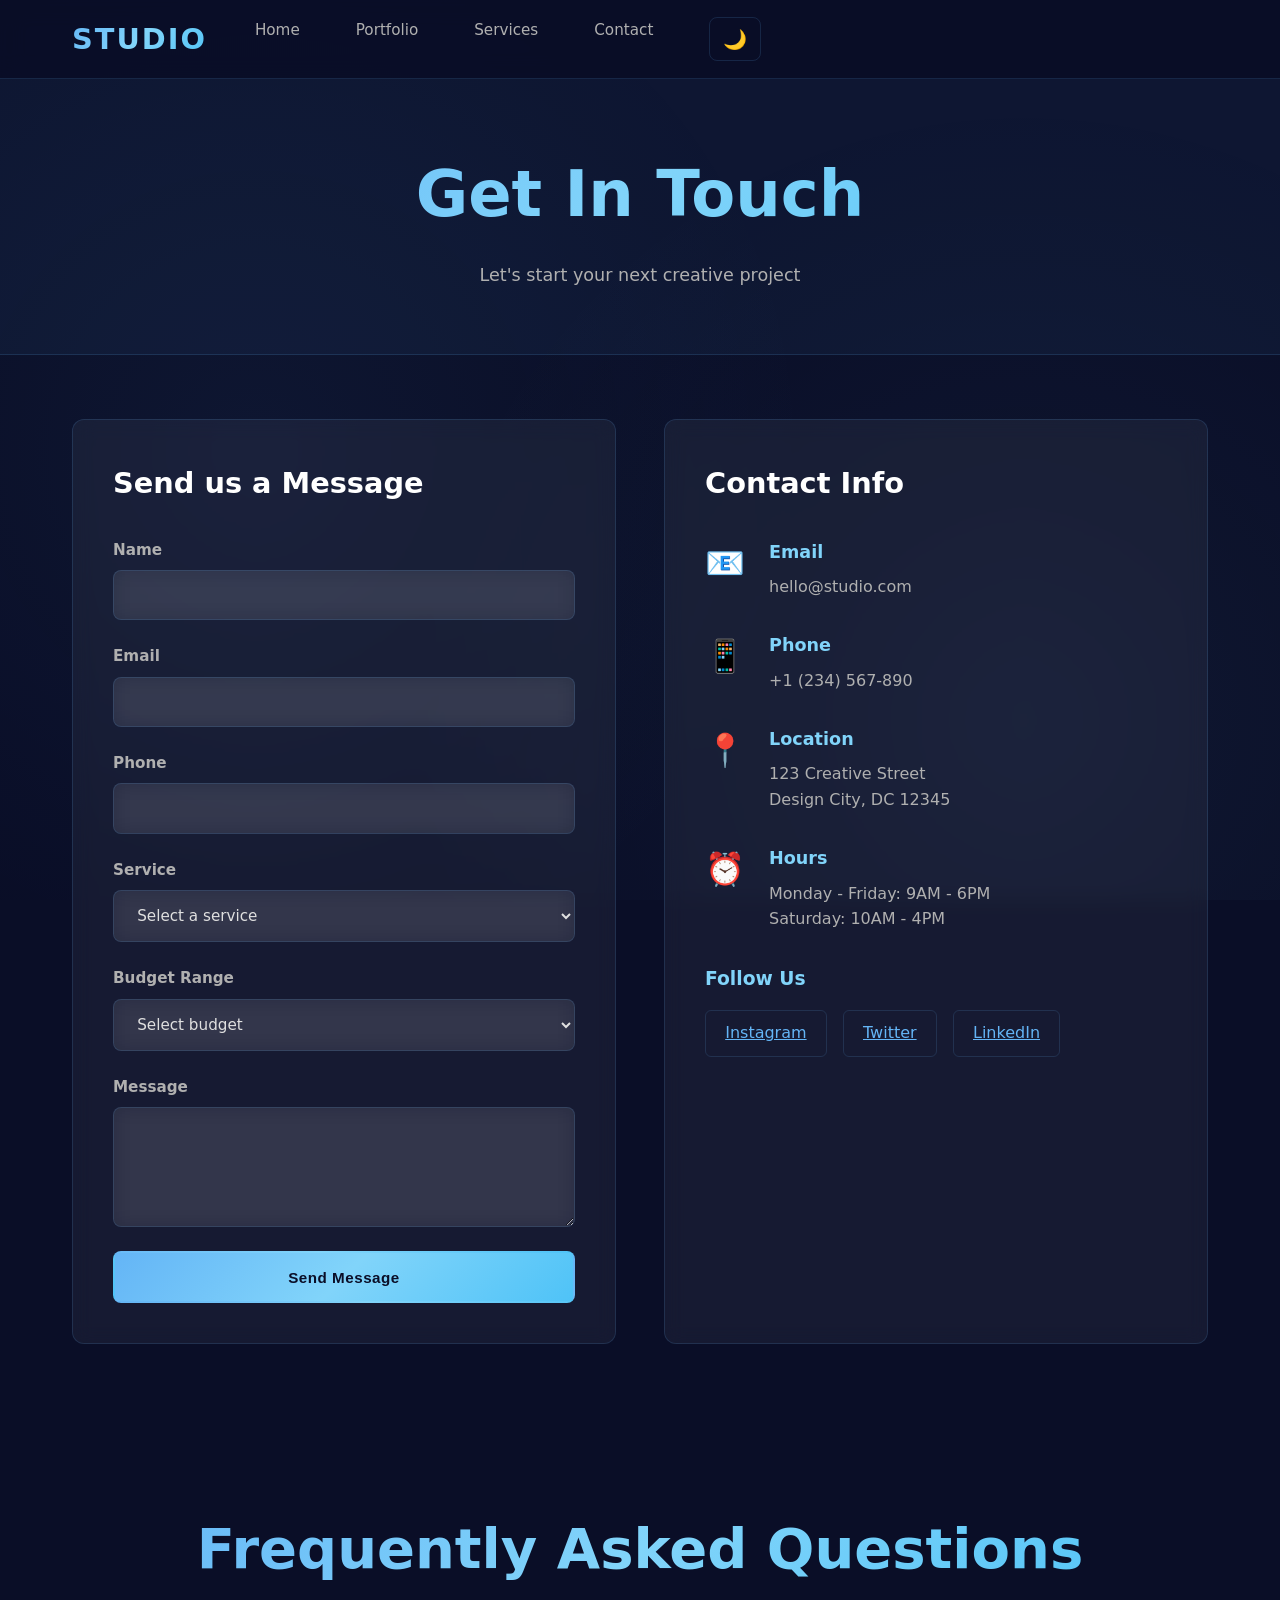
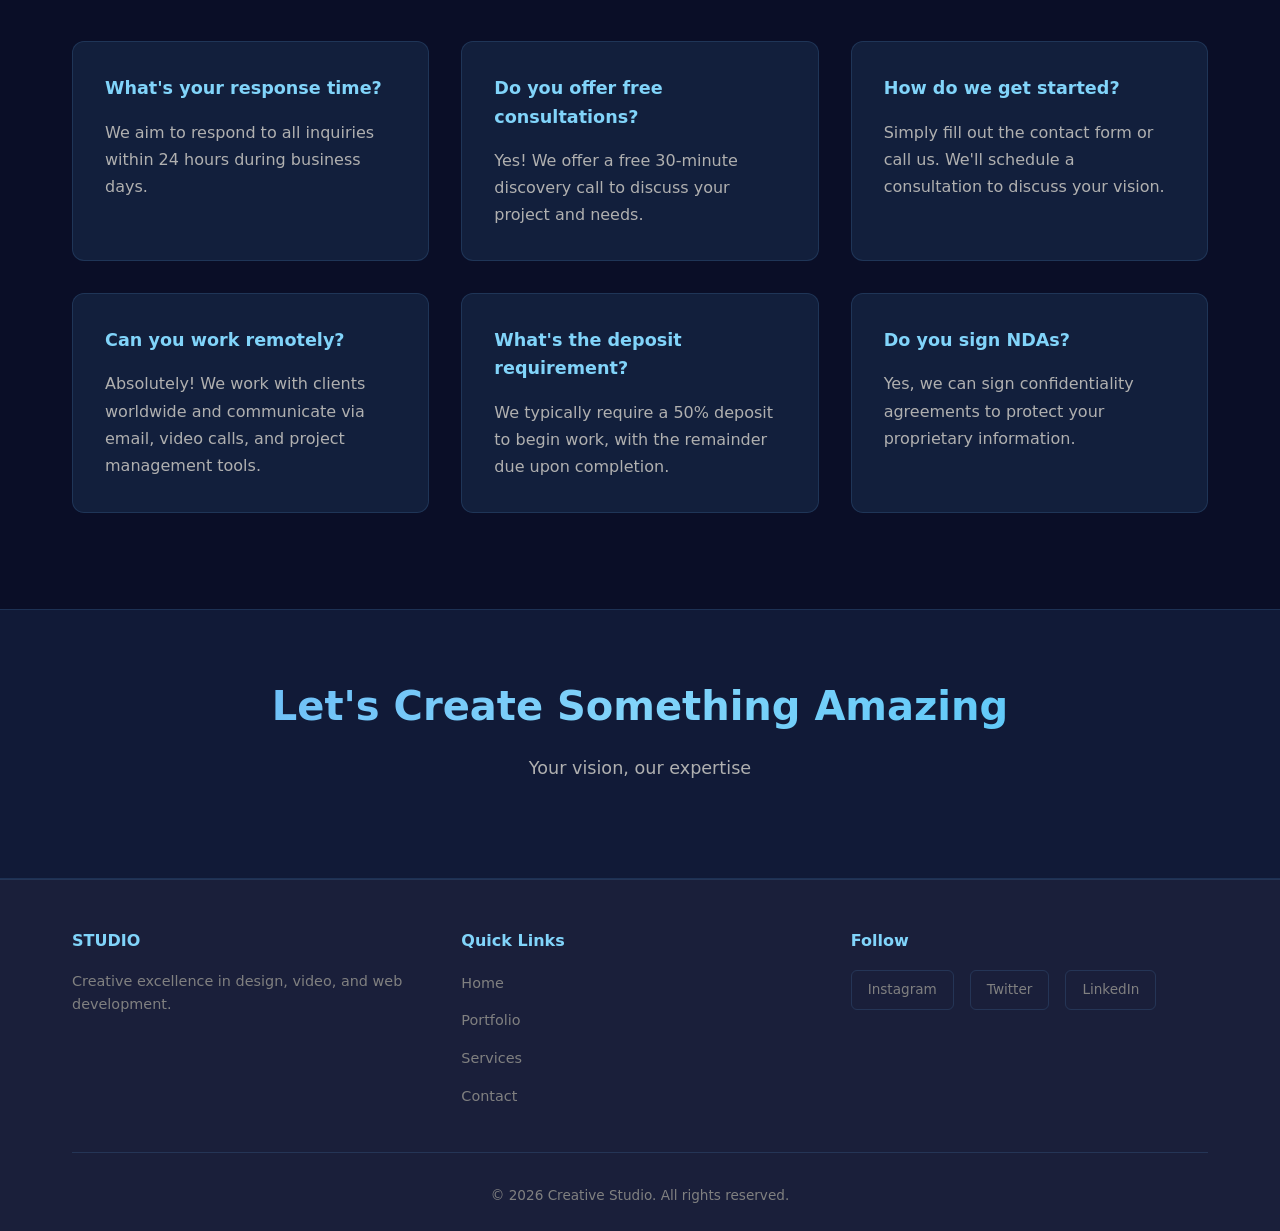
==== commit 93a17908: "Add files via upload" ====
--- a/contact.html
+++ b/contact.html
@@ -37,135 +37,112 @@
         <!-- PAGE HEADER -->
         <section class="page-header">
             <h1>Get In Touch</h1>
-            <p>Have a project in mind? We'd love to hear from you</p>
+            <p>Let's start your next creative project</p>
         </section>
 
         <!-- CONTACT SECTION -->
         <section class="contact-section">
             <div class="container">
                 <div class="contact-grid">
-                    <!-- Contact Info -->
-                    <div class="contact-info-box">
-                        <h2>Contact Information</h2>
-                        <div class="contact-item">
-                            <div class="contact-icon">📧</div>
-                            <div>
-                                <h3>Email</h3>
-                                <a href="mailto:hello@creativestudio.com">hello@creativestudio.com</a>
-                            </div>
-                        </div>
-                        <div class="contact-item">
-                            <div class="contact-icon">📱</div>
-                            <div>
-                                <h3>Phone</h3>
-                                <a href="tel:+1234567890">+1 (234) 567-890</a>
-                            </div>
-                        </div>
-                        <div class="contact-item">
-                            <div class="contact-icon">📍</div>
-                            <div>
-                                <h3>Location</h3>
-                                <p>San Francisco, CA<br>New York, NY</p>
-                            </div>
-                        </div>
-                        <div class="contact-item">
-                            <div class="contact-icon">🕐</div>
-                            <div>
-                                <h3>Hours</h3>
-                                <p>Monday - Friday: 9:00 - 18:00<br>Saturday - Sunday: Closed</p>
-                            </div>
-                        </div>
-
-                        <h3 style="margin-top: 3rem; margin-bottom: 1.5rem;">Follow Us</h3>
-                        <div class="social-links-contact">
-                            <a href="https://instagram.com" target="_blank" rel="noopener">Instagram</a>
-                            <a href="https://twitter.com" target="_blank" rel="noopener">Twitter</a>
-                            <a href="https://linkedin.com" target="_blank" rel="noopener">LinkedIn</a>
-                            <a href="https://behance.com" target="_blank" rel="noopener">Behance</a>
-                        </div>
-                    </div>
-
                     <!-- Contact Form -->
                     <div class="contact-form-box">
                         <h2>Send us a Message</h2>
                         <form class="contact-form" id="contactForm">
                             <div class="form-group">
-                                <label for="name">Full Name *</label>
-                                <input 
-                                    type="text" 
-                                    id="name"
-                                    name="name" 
-                                    placeholder="John Doe" 
-                                    required
-                                    class="form-input"
-                                >
-                            </div>
-
-                            <div class="form-group">
-                                <label for="email">Email Address *</label>
-                                <input 
-                                    type="email" 
-                                    id="email"
-                                    name="email" 
-                                    placeholder="john@example.com" 
-                                    required
-                                    class="form-input"
-                                >
-                            </div>
-
-                            <div class="form-group">
-                                <label for="phone">Phone (Optional)</label>
-                                <input 
-                                    type="tel" 
-                                    id="phone"
-                                    name="phone" 
-                                    placeholder="+1 (234) 567-890"
-                                    class="form-input"
-                                >
-                            </div>
-
-                            <div class="form-group">
-                                <label for="service">Service Interested In *</label>
-                                <select id="service" name="service" class="form-input" required>
-                                    <option value="">-- Select a service --</option>
-                                    <option value="graphic-design">Graphic Design</option>
-                                    <option value="video-editing">Video Editing</option>
-                                    <option value="web-development">Web Development</option>
-                                    <option value="full-campaign">Full Campaign</option>
-                                    <option value="other">Other</option>
+                                <label for="name">Name</label>
+                                <input type="text" id="name" name="name" class="form-input" required>
+                            </div>
+
+                            <div class="form-group">
+                                <label for="email">Email</label>
+                                <input type="email" id="email" name="email" class="form-input" required>
+                            </div>
+
+                            <div class="form-group">
+                                <label for="phone">Phone</label>
+                                <input type="tel" id="phone" name="phone" class="form-input">
+                            </div>
+
+                            <div class="form-group">
+                                <label for="service">Service</label>
+                                <select id="service" name="service" class="form-input">
+                                    <option value="">Select a service</option>
+                                    <option value="Graphic Design">Graphic Design</option>
+                                    <option value="Video Editing">Video Editing</option>
+                                    <option value="Web Development">Web Development</option>
+                                    <option value="Other">Other</option>
                                 </select>
                             </div>
 
                             <div class="form-group">
-                                <label for="budget">Budget Range (Optional)</label>
+                                <label for="budget">Budget Range</label>
                                 <select id="budget" name="budget" class="form-input">
-                                    <option value="">-- Select budget --</option>
-                                    <option value="2500-5000">$2,500 - $5,000</option>
-                                    <option value="5000-10000">$5,000 - $10,000</option>
-                                    <option value="10000-25000">$10,000 - $25,000</option>
-                                    <option value="25000+">$25,000+</option>
+                                    <option value="">Select budget</option>
+                                    <option value="Under $2,500">Under $2,500</option>
+                                    <option value="$2,500 - $5,000">$2,500 - $5,000</option>
+                                    <option value="$5,000 - $10,000">$5,000 - $10,000</option>
+                                    <option value="$10,000+">$10,000+</option>
                                 </select>
                             </div>
 
                             <div class="form-group">
-                                <label for="message">Project Details *</label>
-                                <textarea 
-                                    id="message"
-                                    name="message" 
-                                    placeholder="Tell us about your project, goals, and timeline..." 
-                                    rows="6"
-                                    required
-                                    class="form-input"
-                                ></textarea>
-                            </div>
-
-                            <button type="submit" class="btn btn-primary btn-large">
+                                <label for="message">Message</label>
+                                <textarea id="message" name="message" class="form-input" required></textarea>
+                            </div>
+
+                            <div id="formMessage" class="form-message"></div>
+
+                            <button type="submit" class="btn btn-primary" style="width: 100%;">
                                 <span id="submitText">Send Message</span>
                                 <span id="loadingText" style="display: none;">Sending...</span>
                             </button>
-
-                            <div class="form-message" id="formMessage"></div>
                         </form>
+                    </div>
+
+                    <!-- Contact Info -->
+                    <div class="contact-info-box">
+                        <h2>Contact Info</h2>
+                        
+                        <div class="contact-item">
+                            <div class="contact-icon">📧</div>
+                            <div>
+                                <h3>Email</h3>
+                                <a href="mailto:hello@studio.com">hello@studio.com</a>
+                            </div>
+                        </div>
+
+                        <div class="contact-item">
+                            <div class="contact-icon">📱</div>
+                            <div>
+                                <h3>Phone</h3>
+                                <a href="tel:+1234567890">+1 (234) 567-890</a>
+                            </div>
+                        </div>
+
+                        <div class="contact-item">
+                            <div class="contact-icon">📍</div>
+                            <div>
+                                <h3>Location</h3>
+                                <p>123 Creative Street<br>Design City, DC 12345</p>
+                            </div>
+                        </div>
+
+                        <div class="contact-item">
+                            <div class="contact-icon">⏰</div>
+                            <div>
+                                <h3>Hours</h3>
+                                <p>Monday - Friday: 9AM - 6PM<br>Saturday: 10AM - 4PM</p>
+                            </div>
+                        </div>
+
+                        <div style="margin-top: 2rem;">
+                            <h3 style="color: var(--accent-lighter); margin-bottom: 1rem;">Follow Us</h3>
+                            <div class="social-links-contact">
+                                <a href="https://instagram.com" target="_blank" rel="noopener">Instagram</a>
+                                <a href="https://twitter.com" target="_blank" rel="noopener">Twitter</a>
+                                <a href="https://linkedin.com" target="_blank" rel="noopener">LinkedIn</a>
+                            </div>
+                        </div>
                     </div>
                 </div>
             </div>
@@ -177,28 +154,28 @@
                 <h2 class="section-title">Frequently Asked Questions</h2>
                 <div class="faq-grid">
                     <div class="faq-item">
-                        <h3>What's your typical turnaround time?</h3>
-                        <p>Project timelines vary depending on scope and complexity. Starter projects typically take 2-4 weeks, while professional projects take 3-6 weeks. Enterprise projects are customized based on requirements.</p>
-                    </div>
-                    <div class="faq-item">
-                        <h3>Do you offer revisions?</h3>
-                        <p>Yes! Starter packages include 2-3 revisions, Professional packages include unlimited revisions, and Enterprise packages include unlimited revisions with a dedicated account manager.</p>
-                    </div>
-                    <div class="faq-item">
-                        <h3>What's included in your deliverables?</h3>
-                        <p>All deliverables are provided in multiple formats (PDF, PNG, JPG, SVG, etc.). For web projects, we provide clean, optimized code. For video, we deliver multiple formats and resolutions.</p>
-                    </div>
-                    <div class="faq-item">
-                        <h3>Can you work with my existing design?</h3>
-                        <p>Absolutely! We can work with existing designs, brand guidelines, or build from scratch. We're flexible and adapt to your needs and preferences.</p>
-                    </div>
-                    <div class="faq-item">
-                        <h3>Do you offer ongoing support?</h3>
-                        <p>Yes, all packages include post-project support. We're available for questions, minor tweaks, and assistance with implementation or deployment.</p>
+                        <h3>What's your response time?</h3>
+                        <p>We aim to respond to all inquiries within 24 hours during business days.</p>
+                    </div>
+                    <div class="faq-item">
+                        <h3>Do you offer free consultations?</h3>
+                        <p>Yes! We offer a free 30-minute discovery call to discuss your project and needs.</p>
                     </div>
                     <div class="faq-item">
                         <h3>How do we get started?</h3>
-                        <p>Simply fill out the contact form above or call us directly. We'll schedule a consultation to discuss your project, goals, and timeline before providing a detailed quote.</p>
+                        <p>Simply fill out the contact form or call us. We'll schedule a consultation to discuss your vision.</p>
+                    </div>
+                    <div class="faq-item">
+                        <h3>Can you work remotely?</h3>
+                        <p>Absolutely! We work with clients worldwide and communicate via email, video calls, and project management tools.</p>
+                    </div>
+                    <div class="faq-item">
+                        <h3>What's the deposit requirement?</h3>
+                        <p>We typically require a 50% deposit to begin work, with the remainder due upon completion.</p>
+                    </div>
+                    <div class="faq-item">
+                        <h3>Do you sign NDAs?</h3>
+                        <p>Yes, we can sign confidentiality agreements to protect your proprietary information.</p>
                     </div>
                 </div>
             </div>
@@ -207,12 +184,8 @@
         <!-- CTA SECTION -->
         <section class="cta-section">
             <div class="container">
-                <h2>Still Have Questions?</h2>
-                <p>We're here to help. Reach out and let's talk about your project</p>
-                <div style="display: flex; gap: 1rem; justify-content: center; flex-wrap: wrap;">
-                    <a href="tel:+1234567890" class="btn btn-primary">Call Us</a>
-                    <a href="mailto:hello@creativestudio.com" class="btn btn-secondary">Email Us</a>
-                </div>
+                <h2>Let's Create Something Amazing</h2>
+                <p>Your vision, our expertise</p>
             </div>
         </section>
     </main>
--- a/styles.css
+++ b/styles.css
@@ -576,6 +576,24 @@
     display: block;
 }
 
+.featured-image {
+    width: 100%;
+    height: 200px;
+    display: block;
+}
+
+.featured-img-1 {
+    background: linear-gradient(135deg, #6366f1 0%, #818cf8 100%);
+}
+
+.featured-img-2 {
+    background: linear-gradient(135deg, #ec4899 0%, #f472b6 100%);
+}
+
+.featured-img-3 {
+    background: linear-gradient(135deg, #3b82f6 0%, #60a5fa 100%);
+}
+
 .placeholder-image {
     width: 100%;
     height: 200px;
@@ -800,6 +818,30 @@
     height: 100%;
     object-fit: cover;
     display: block;
+}
+
+.portfolio-card:nth-child(1) .portfolio-image {
+    background: linear-gradient(135deg, #6366f1 0%, #818cf8 100%);
+}
+
+.portfolio-card:nth-child(2) .portfolio-image {
+    background: linear-gradient(135deg, #ec4899 0%, #f472b6 100%);
+}
+
+.portfolio-card:nth-child(3) .portfolio-image {
+    background: linear-gradient(135deg, #3b82f6 0%, #60a5fa 100%);
+}
+
+.portfolio-card:nth-child(4) .portfolio-image {
+    background: linear-gradient(135deg, #ec4899 0%, #f97316 100%);
+}
+
+.portfolio-card:nth-child(5) .portfolio-image {
+    background: linear-gradient(135deg, #8b5cf6 0%, #a78bfa 100%);
+}
+
+.portfolio-card:nth-child(6) .portfolio-image {
+    background: linear-gradient(135deg, #06b6d4 0%, #22d3ee 100%);
 }
 
 .portfolio-info {
@@ -942,6 +984,26 @@
     display: block;
 }
 
+.service-image-bg {
+    width: 100%;
+    height: 300px;
+    border-radius: 12px;
+    border: 1px solid var(--border-color);
+    display: block;
+}
+
+.service-detail:nth-child(1) .service-image-bg {
+    background: linear-gradient(135deg, #6366f1 0%, #818cf8 100%);
+}
+
+.service-detail:nth-child(2) .service-image-bg {
+    background: linear-gradient(135deg, #ec4899 0%, #f472b6 100%);
+}
+
+.service-detail:nth-child(3) .service-image-bg {
+    background: linear-gradient(135deg, #3b82f6 0%, #60a5fa 100%);
+}
+
 /* ============================================
    PROCESS SECTION
    ============================================ */
